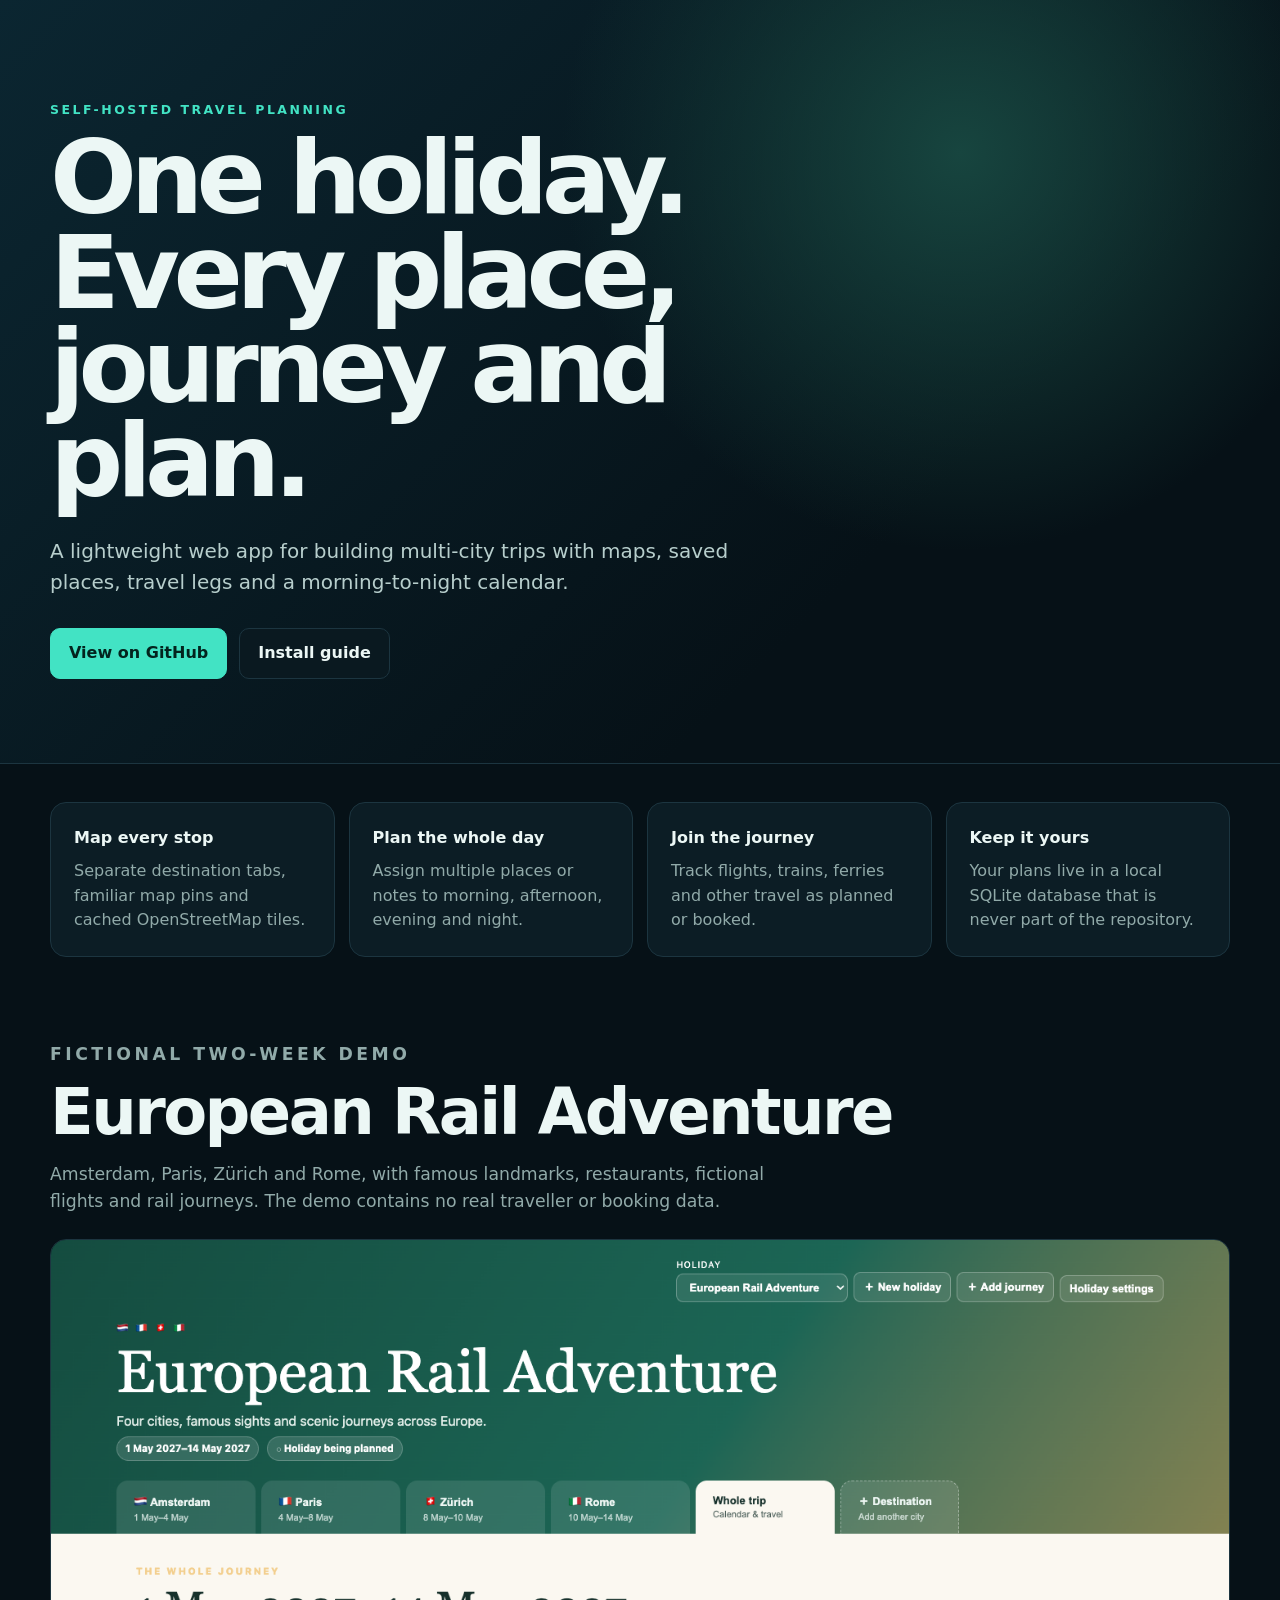
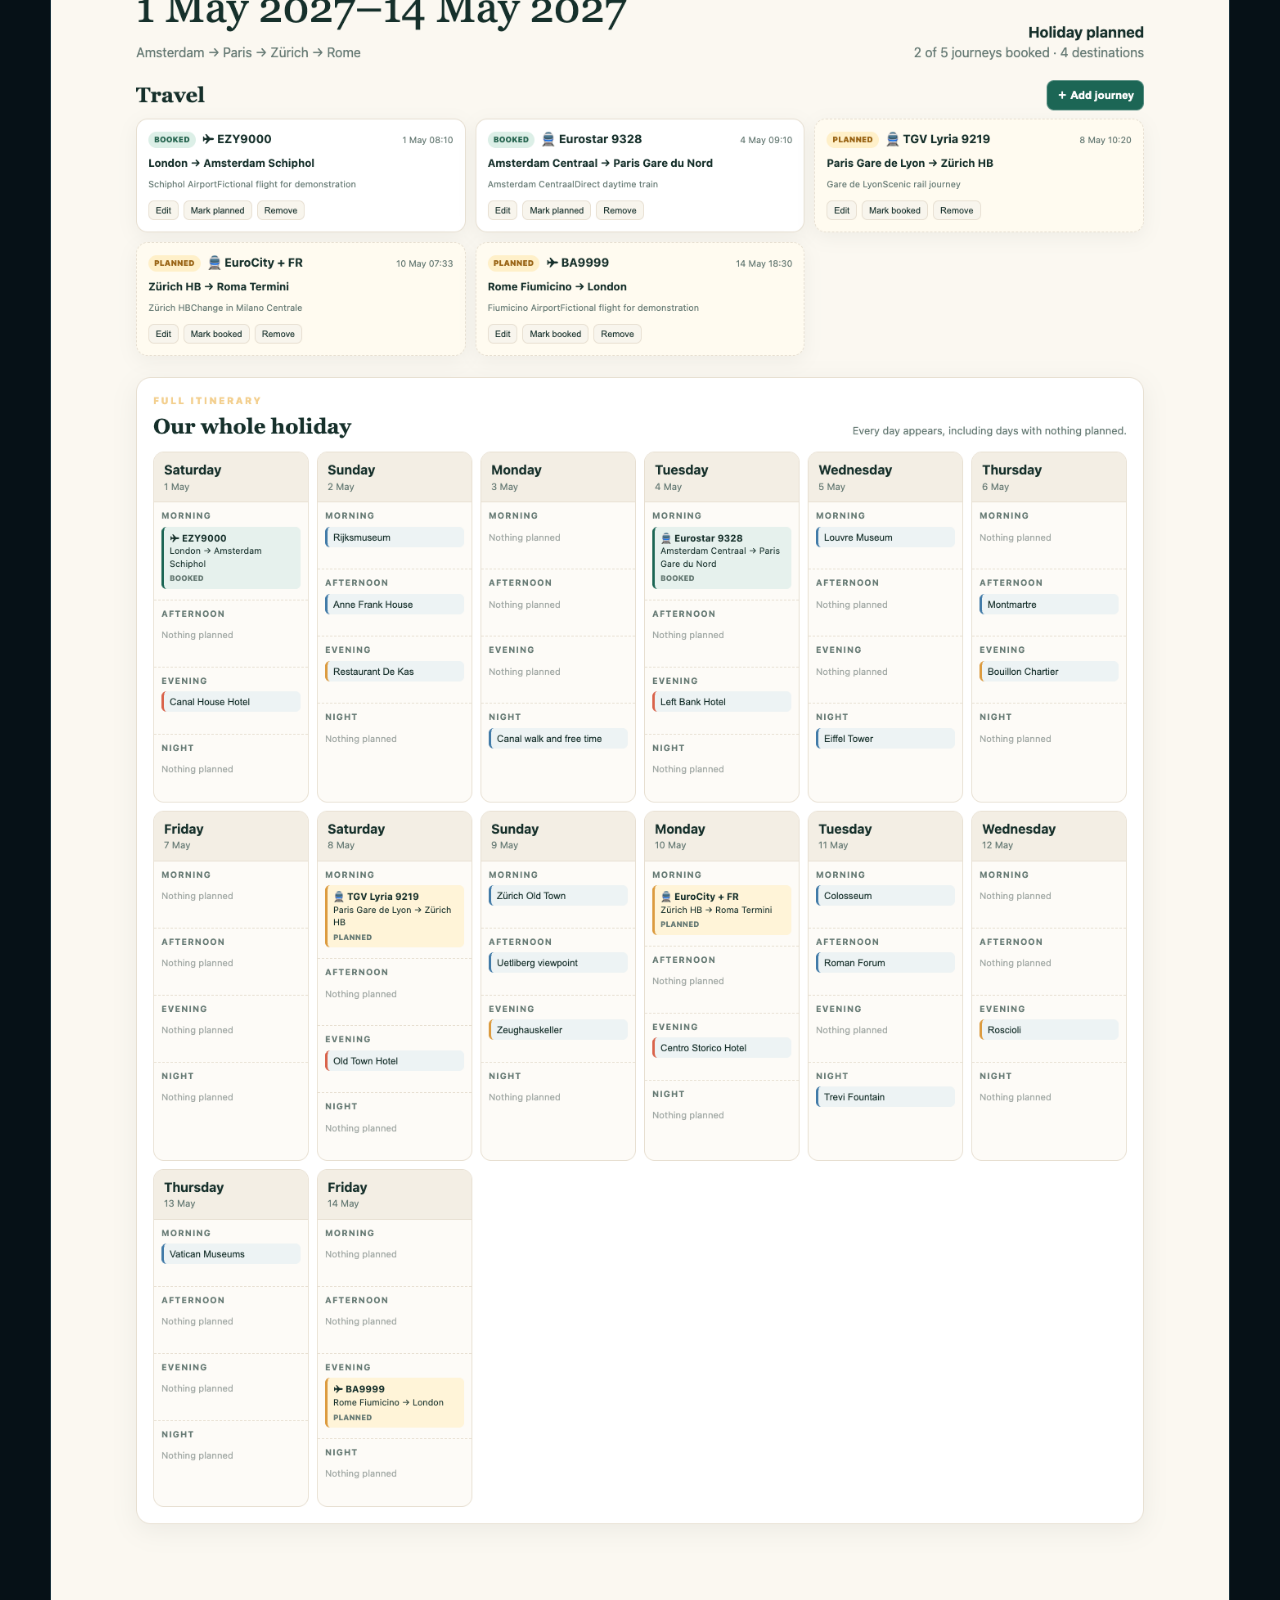
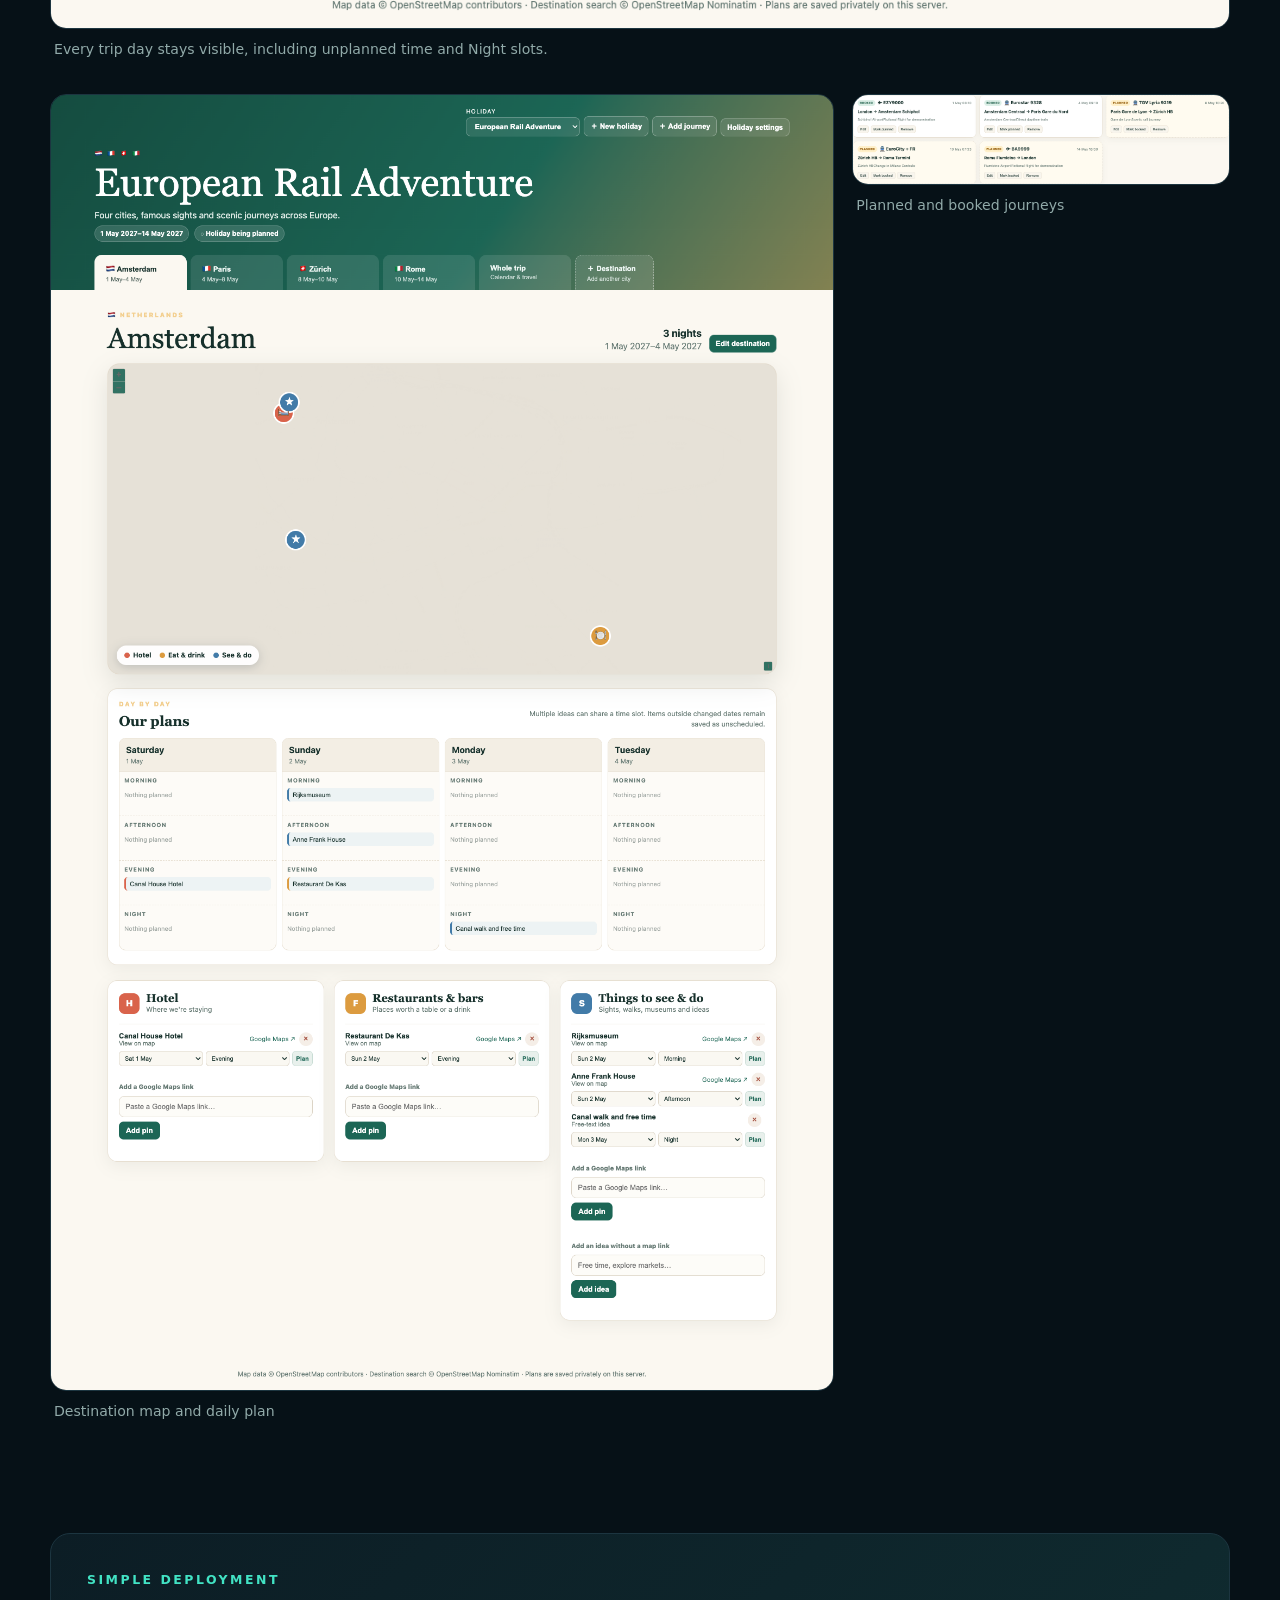
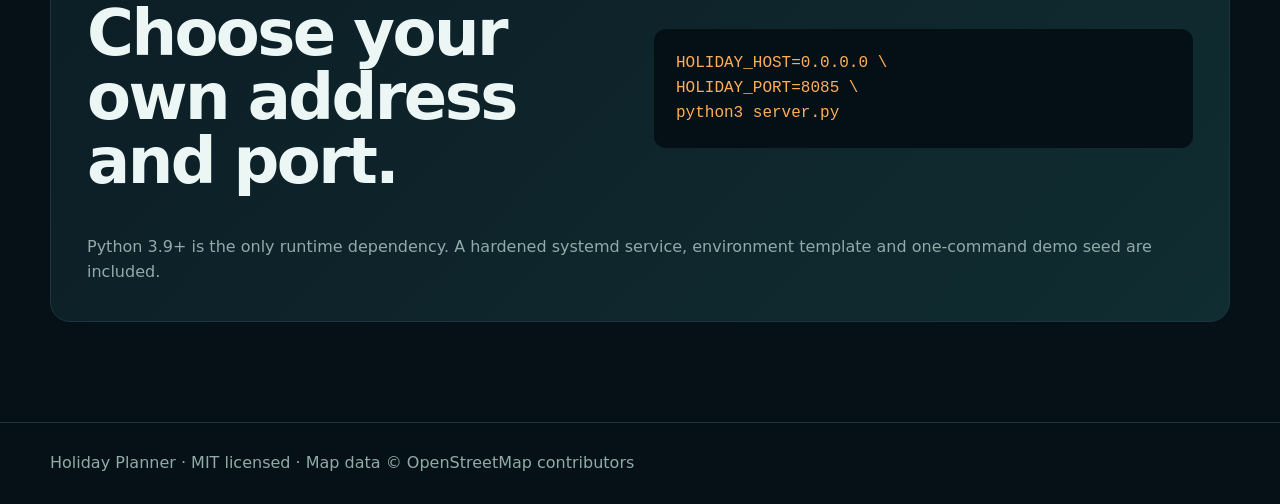
==== docs/index.html @ 9f46428a "Publish self-hosted holiday planner" ====
<!doctype html>
<html lang="en">
<head>
  <meta charset="utf-8">
  <meta name="viewport" content="width=device-width,initial-scale=1">
  <meta name="description" content="Holiday Planner: a privacy-friendly, self-hosted web app for maps, places, journeys and flexible daily plans.">
  <title>Holiday Planner</title>
  <link rel="stylesheet" href="styles.css">
</head>
<body>
  <header class="hero">
    <div class="wrap">
      <p class="eyebrow">Self-hosted travel planning</p>
      <h1>One holiday.<br>Every place, journey and plan.</h1>
      <p class="intro">A lightweight web app for building multi-city trips with maps, saved places, travel legs and a morning-to-night calendar.</p>
      <div class="actions">
        <a class="button primary" href="https://github.com/ChimeraX-CMRX/holiday-planner">View on GitHub</a>
        <a class="button" href="https://github.com/ChimeraX-CMRX/holiday-planner#quick-start">Install guide</a>
      </div>
    </div>
  </header>

  <main class="wrap">
    <section class="features" aria-label="Features">
      <article><strong>Map every stop</strong><span>Separate destination tabs, familiar map pins and cached OpenStreetMap tiles.</span></article>
      <article><strong>Plan the whole day</strong><span>Assign multiple places or notes to morning, afternoon, evening and night.</span></article>
      <article><strong>Join the journey</strong><span>Track flights, trains, ferries and other travel as planned or booked.</span></article>
      <article><strong>Keep it yours</strong><span>Your plans live in a local SQLite database that is never part of the repository.</span></article>
    </section>

    <section class="showcase">
      <p class="eyebrow">Fictional two-week demo</p>
      <h2>European Rail Adventure</h2>
      <p>Amsterdam, Paris, Zürich and Rome, with famous landmarks, restaurants, fictional flights and rail journeys. The demo contains no real traveller or booking data.</p>
      <figure class="wide"><img src="screenshots/europe-overview.png" alt="Whole holiday calendar for the fictional European Rail Adventure"><figcaption>Every trip day stays visible, including unplanned time and Night slots.</figcaption></figure>
      <div class="gallery">
        <figure><img src="screenshots/europe-destination.png" alt="Amsterdam destination map, places and calendar"><figcaption>Destination map and daily plan</figcaption></figure>
        <figure><img src="screenshots/europe-journeys.png" alt="Fictional flights and rail journeys"><figcaption>Planned and booked journeys</figcaption></figure>
      </div>
    </section>

    <section class="install">
      <div><p class="eyebrow">Simple deployment</p><h2>Choose your own address and port.</h2></div>
      <pre><code>HOLIDAY_HOST=0.0.0.0 \
HOLIDAY_PORT=8085 \
python3 server.py</code></pre>
      <p>Python 3.9+ is the only runtime dependency. A hardened systemd service, environment template and one-command demo seed are included.</p>
    </section>
  </main>

  <footer><div class="wrap">Holiday Planner · MIT licensed · Map data © OpenStreetMap contributors</div></footer>
</body>
</html>
---- docs/styles.css ----
:root{color-scheme:dark;--bg:#061117;--panel:#0c1d25;--line:#1c3540;--ink:#ecf7f5;--muted:#91aaa9;--mint:#42e3c4;--orange:#ffae57}*{box-sizing:border-box}html{scroll-behavior:smooth}body{margin:0;background:var(--bg);color:var(--ink);font:16px/1.55 Inter,ui-sans-serif,system-ui,-apple-system,BlinkMacSystemFont,"Segoe UI",sans-serif}.wrap{width:min(1180px,calc(100% - 40px));margin:auto}.hero{padding:100px 0 84px;background:radial-gradient(circle at 75% 20%,#17453f 0,transparent 35%),linear-gradient(135deg,#0b2631,#061117 70%);border-bottom:1px solid var(--line)}.eyebrow{margin:0 0 12px;color:var(--mint);font-size:.78rem;font-weight:800;letter-spacing:.2em;text-transform:uppercase}.hero h1{max-width:850px;margin:0;font-size:clamp(3rem,8vw,7rem);line-height:.92;letter-spacing:-.065em}.intro{max-width:720px;margin:28px 0 30px;color:#b7cecc;font-size:1.25rem}.actions{display:flex;gap:12px;flex-wrap:wrap}.button{display:inline-block;padding:12px 18px;border:1px solid var(--line);border-radius:10px;color:var(--ink);text-decoration:none;font-weight:750;background:#0a1920}.button.primary{background:var(--mint);border-color:var(--mint);color:#03241e}.features{display:grid;grid-template-columns:repeat(4,1fr);gap:14px;padding:38px 0 84px}.features article{padding:23px;border:1px solid var(--line);border-radius:16px;background:var(--panel)}.features strong,.features span{display:block}.features strong{margin-bottom:8px}.features span,.showcase>p,.install>p,figcaption{color:var(--muted)}h2{margin:0 0 14px;font-size:clamp(2rem,5vw,4rem);line-height:1;letter-spacing:-.04em}.showcase>p{max-width:760px;font-size:1.08rem}.showcase figure{margin:24px 0 0}.showcase img{display:block;width:100%;border:1px solid var(--line);border-radius:16px;background:var(--panel)}figcaption{padding:10px 4px;font-size:.88rem}.gallery{display:grid;grid-template-columns:1.35fr .65fr;gap:18px;align-items:start}.install{display:grid;grid-template-columns:1fr 1fr;gap:28px;align-items:center;margin:100px 0;padding:36px;border:1px solid var(--line);border-radius:20px;background:linear-gradient(135deg,var(--panel),#102d31)}.install p:last-child{grid-column:1/-1;margin:0}.install pre{overflow:auto;margin:0;padding:22px;border-radius:12px;background:#041016;color:var(--orange)}footer{padding:28px 0;border-top:1px solid var(--line);color:var(--muted)}@media(max-width:850px){.hero{padding:72px 0}.features{grid-template-columns:1fr 1fr}.gallery,.install{grid-template-columns:1fr}.install p:last-child{grid-column:auto}}@media(max-width:520px){.wrap{width:min(100% - 24px,1180px)}.features{grid-template-columns:1fr}.hero h1{font-size:3.2rem}.install{padding:22px}}
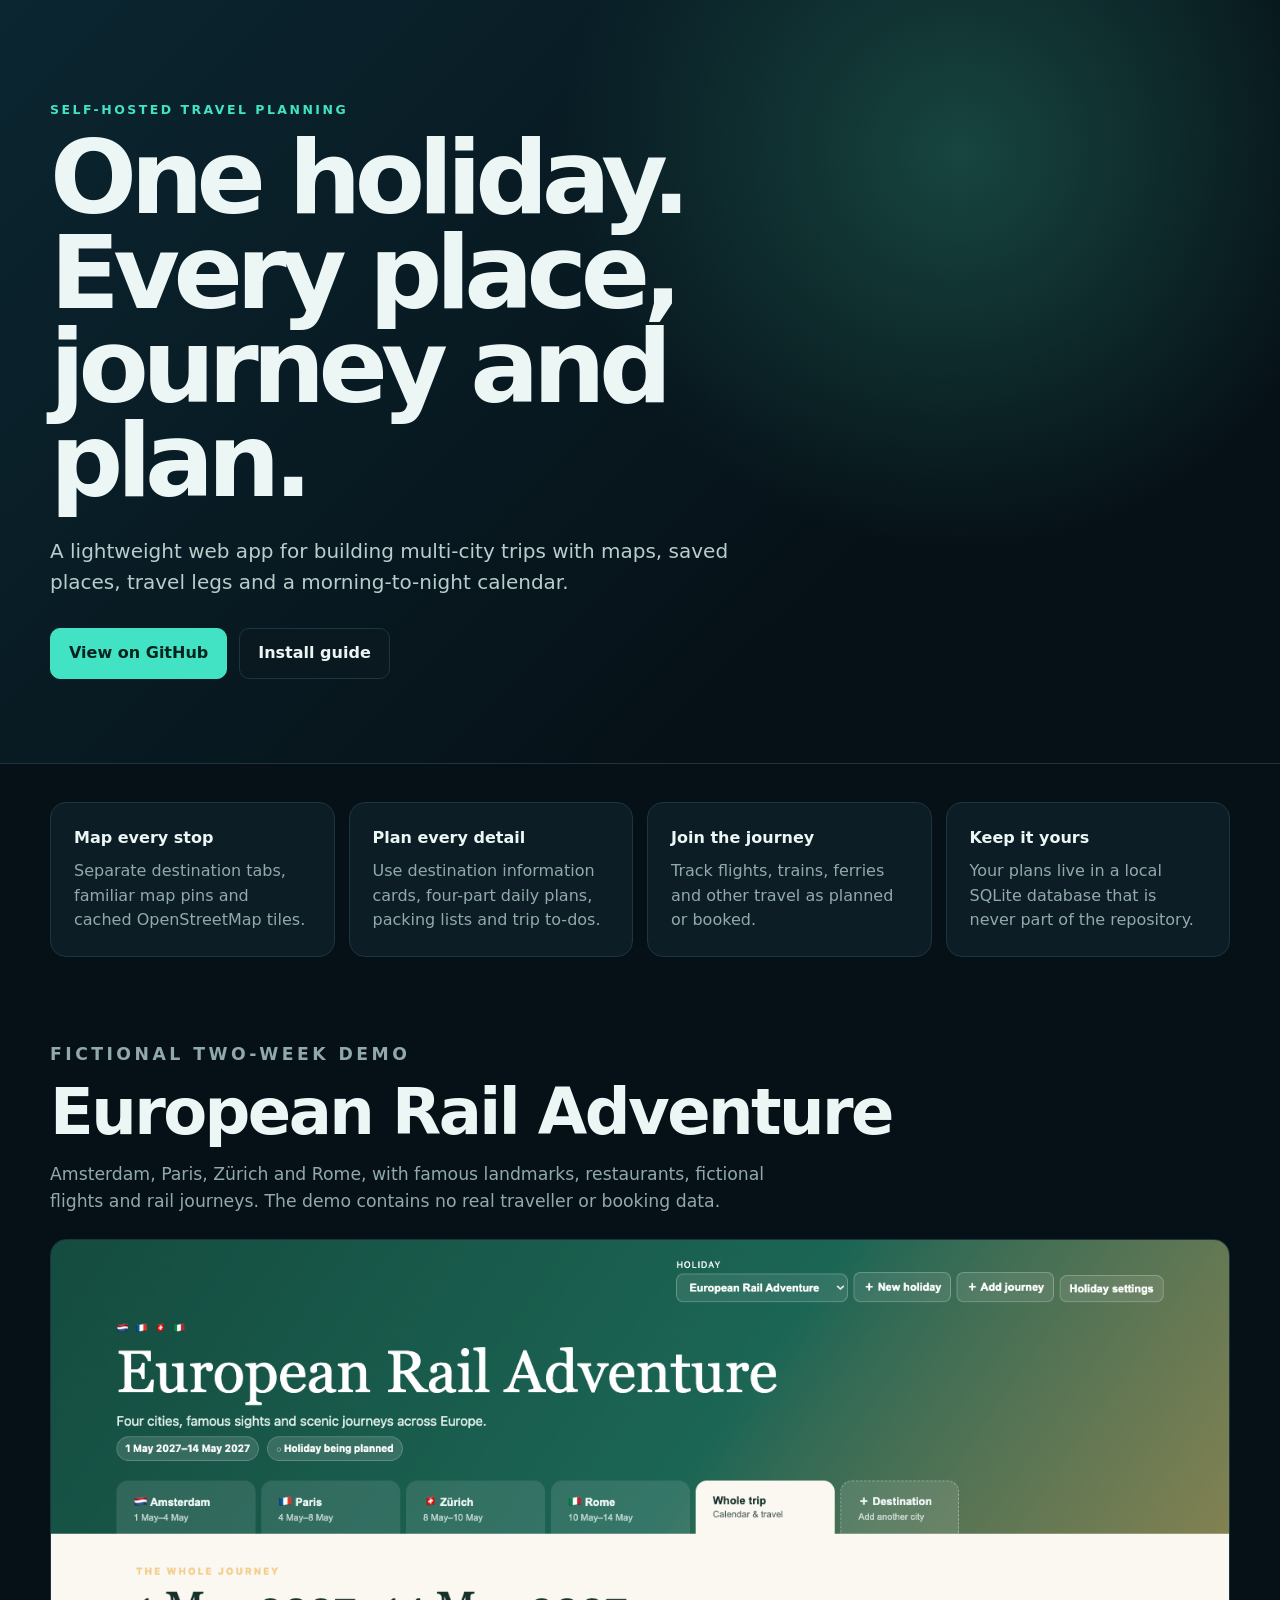
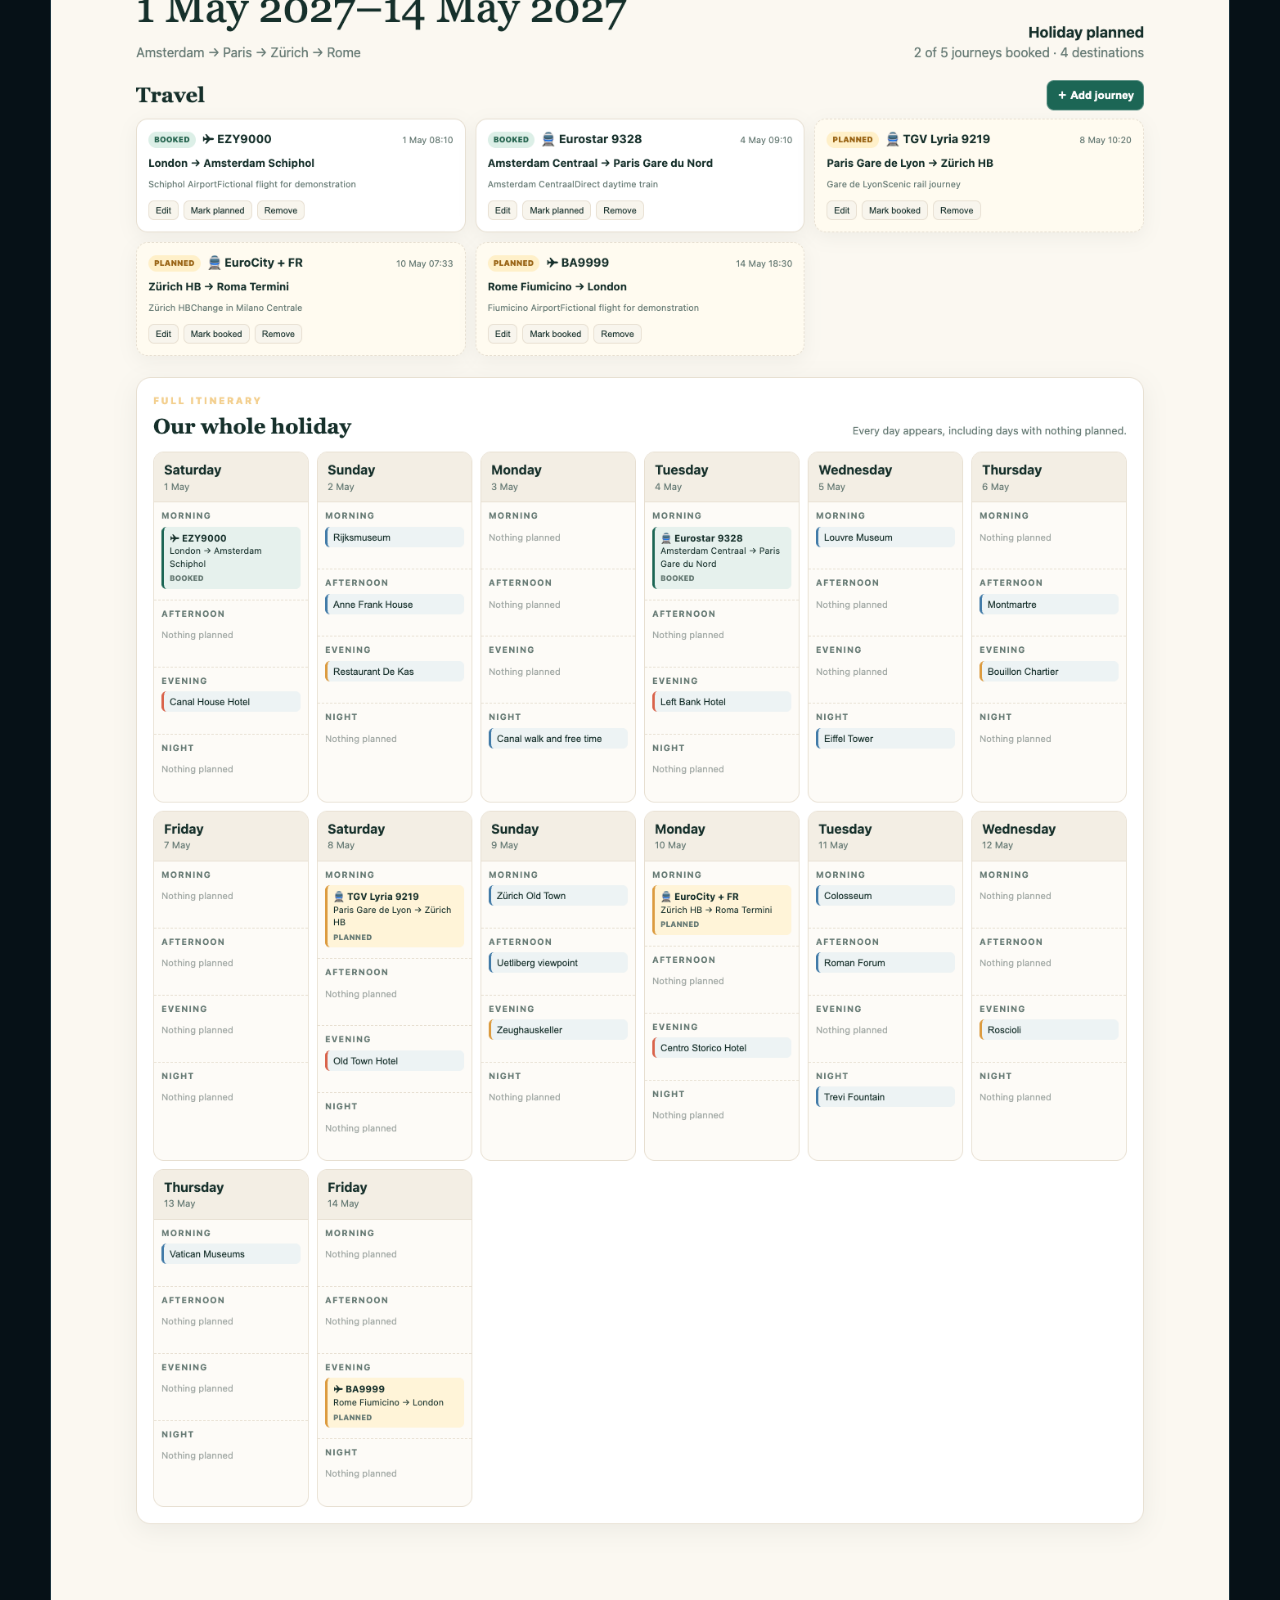
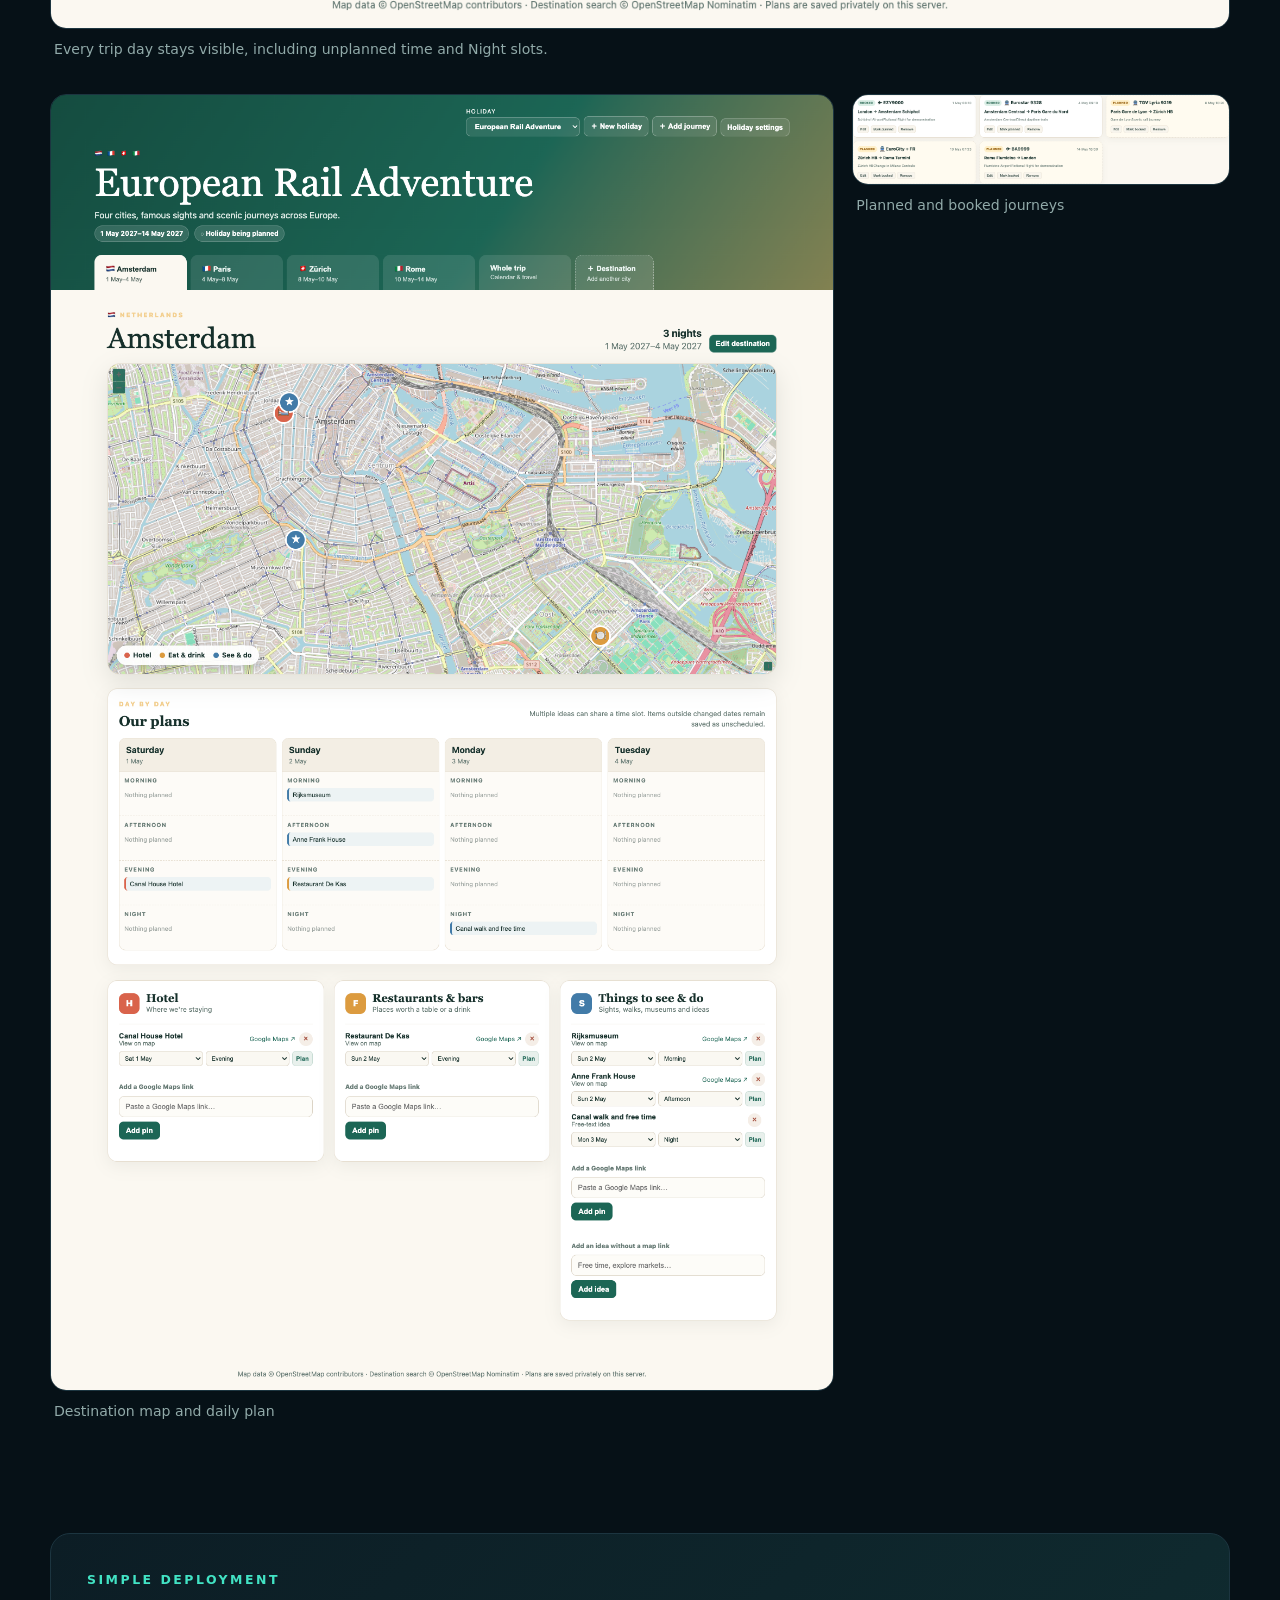
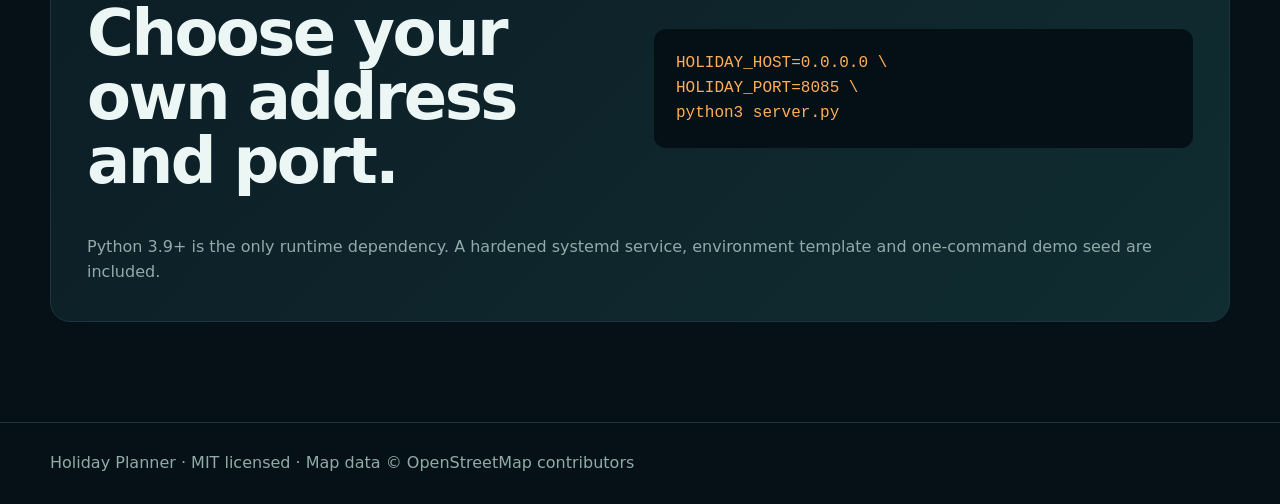
==== commit 4096a799: "Add destination notes and trip checklists" ====
--- a/docs/index.html
+++ b/docs/index.html
@@ -23,7 +23,7 @@
   <main class="wrap">
     <section class="features" aria-label="Features">
       <article><strong>Map every stop</strong><span>Separate destination tabs, familiar map pins and cached OpenStreetMap tiles.</span></article>
-      <article><strong>Plan the whole day</strong><span>Assign multiple places or notes to morning, afternoon, evening and night.</span></article>
+      <article><strong>Plan every detail</strong><span>Use destination information cards, four-part daily plans, packing lists and trip to-dos.</span></article>
       <article><strong>Join the journey</strong><span>Track flights, trains, ferries and other travel as planned or booked.</span></article>
       <article><strong>Keep it yours</strong><span>Your plans live in a local SQLite database that is never part of the repository.</span></article>
     </section>
